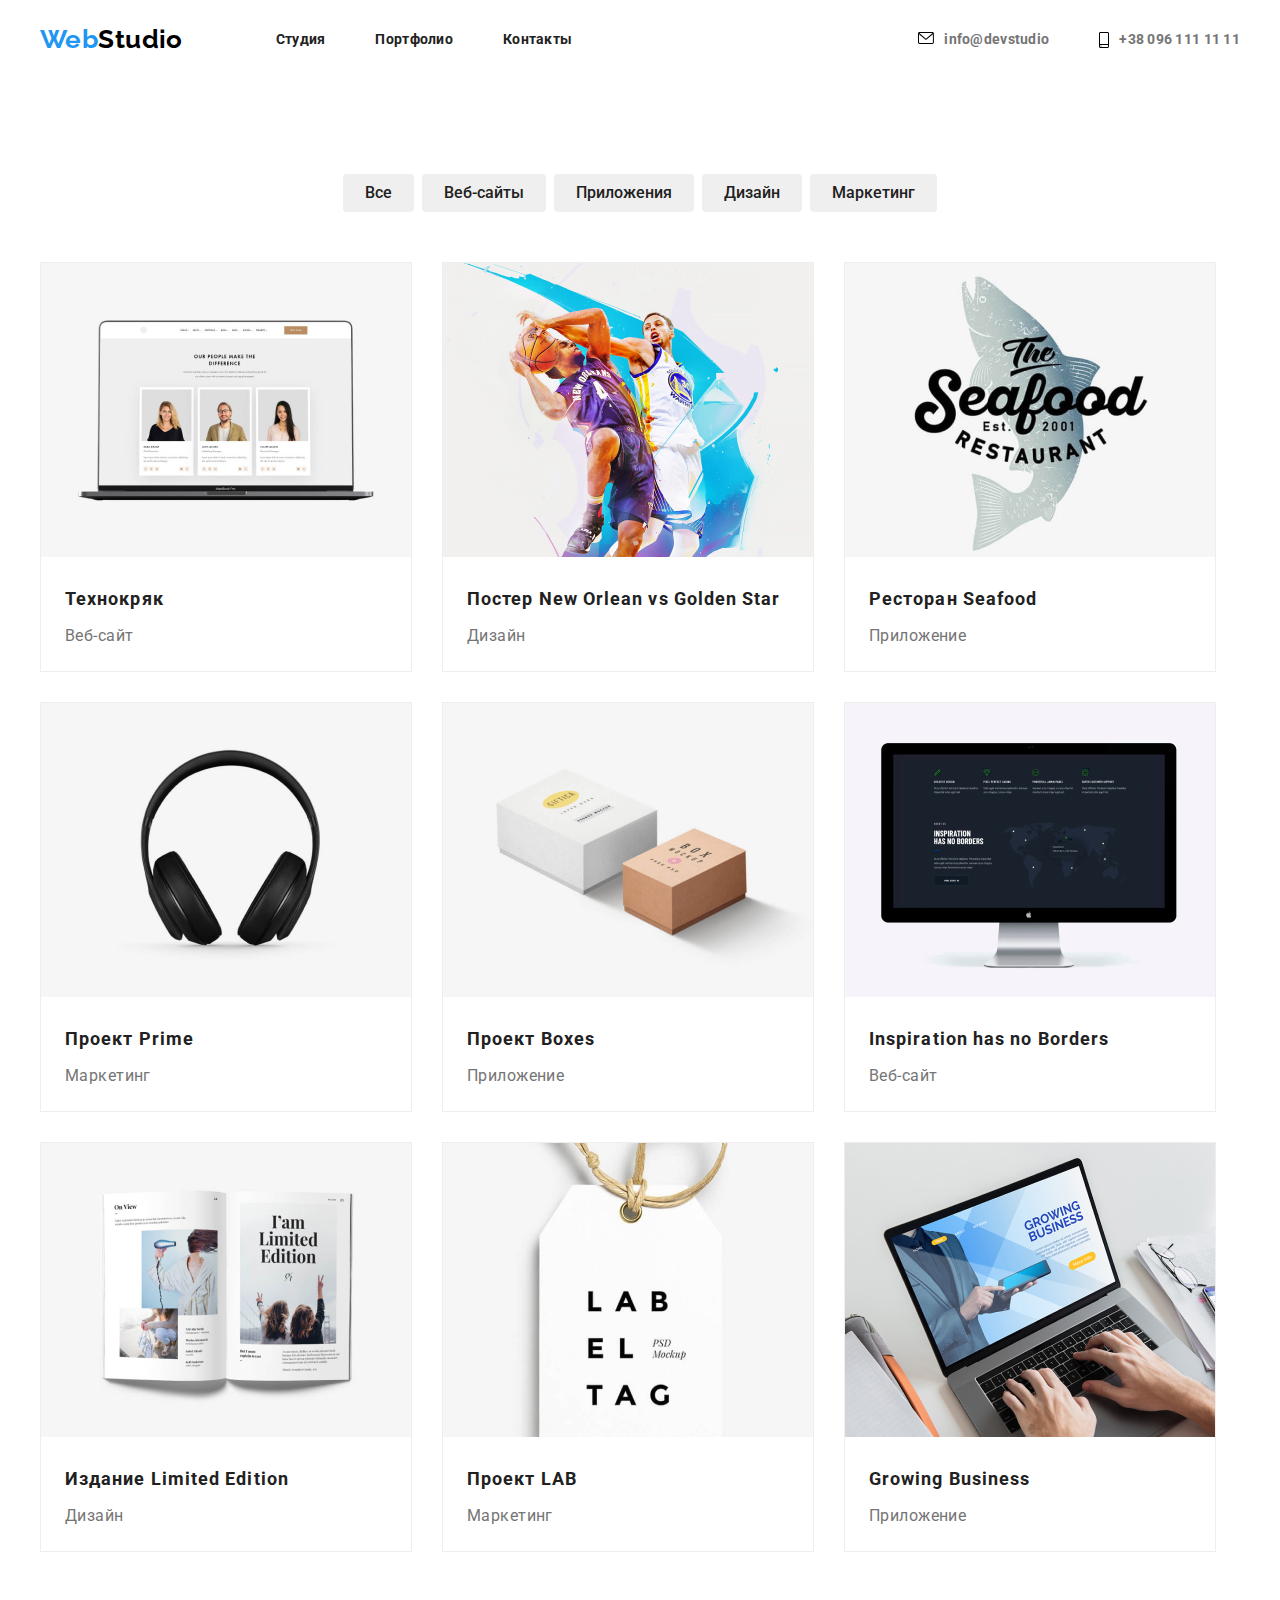
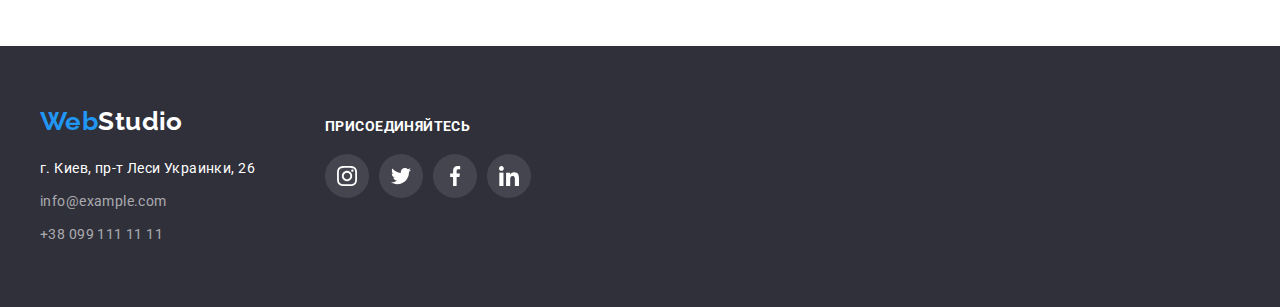
==== portfolio.html @ aba3eb2d "goit-markup-hw-04" ====
<!DOCTYPE html>
<html lang="en">
<head>
    <meta charset="UTF-8">
    <meta name="viewport" content="width=device-width, initial-scale=1.0">
    <link href="https://fonts.googleapis.com/css2?family=Raleway:wght@100;600&family=Roboto:wght@100;400;500;700;900&display=swap" rel="stylesheet">
    <link rel="stylesheet" href="./css/normalize.css">
    <link rel="stylesheet" href="./css/style.css">
    <title>goit-markup-hw-04</title>
</head>
<body>
    <!--ШАПКА САЙТА-->
    <header class="header">
        <div class="container">
        <nav class="navigation">
            <a class="logo link" href="index.html" lang="en"><span class="web link">Web </span>Studio</a>
            <ul class="navigation-list list">
                <li class="navigation-list-item">
                <a class="navigation-list-link link" href="index.html">Студия</a>    
                </li>
                <li class="navigation-list-item">
                <a class="navigation-list-link link" href="portfolio.html">Портфолио</a> 
                </li>
                <li class="navigation-list-item">
                <a class="navigation-list-link link" href="">Контакты</a> 
                </li>
            </ul>
        </nav>
        <div class="header-ul">
        <ul class="header-adress list">
            <li class="header-adress-link link">
                <a class="header-adress mail link" href="mailto:info@devstudio">
                    <svg class="envelope header-adress-link-item-svg">
                        <use href="./images/symbol-defs.svg#envelope"></use>
                    </svg>
                    info@devstudio</a>
            </li>
            <li  class="header-adress-link link">
                <a class="header-adress link" href="tel:380961111111">
                    <svg class="smartphone header-adress-link-item-svg">
                        <use href="./images/symbol-defs.svg#smartphone"></use>
                    </svg>
                    +38 096 111 11 11</a>
            </li>
        </ul>
        </div>
        </div>
    </header>
    <main>
        <section>
        <div class="container">
        <h1 hidden>Наши работы</h1>
        <ul class="our-work-list list">
            <li class="our-work-link">
                <button class="button-our-work">Все</button>
            </li>
            <li class="our-work-link">
                <button class="button-our-work">Веб-сайты</button>
            </li>
            <li class="our-work-link">
                <button class="button-our-work">Приложения</button>
            </li>
            <li class="our-work-link">
                <button class="button-our-work">Дизайн</button>
            </li>
            <li class="our-work-link">
                <button class="button-our-work">Маркетинг</button>
            </li>
        </ul>
        </div>
        </section>
        <section>
        <div class="container">
        <h1 hidden>Все работы</h1>
        <ul class="all-work-list list">
            <li class="all-work-link">
                <a class="link" href="">
                <img class="all-work-img" src="./images/Технокряк.jpg" alt="Технокряк">
                <h2 class="all-work">Технокряк</h2>
                <p class="all-project">Веб-сайт</p>
                <p hidden>Технокряк это современная площадка распространения коронавируса. Компании используют эту платформу для цифрового шпионажа и атак на защищённые сервера конкурентов.</p>
                </a>
            </li>
            <li class="all-work-link">
                <a class="link" href="">
                <img class="all-work-img" src="./images/ПостерNewOrleanvsGoldenStar.jpg" alt="Постер New Orlean vs Golden Star">
                <h2 class="all-work">Постер New Orlean vs Golden Star</h2>
                <p class="all-project">Дизайн</p>
                </a>
            </li>
            <li class="all-work-link">
                <a class="link" href="">
                <img class="all-work-img" src="./images/РесторанSeafood.jpg" alt="Ресторан Seafood">
                <h2 class="all-work">Ресторан Seafood</h2>
                <p class="all-project">Приложение</p>
                </a>
            </li>
            <li class="all-work-link">
                <a class="link" href="">
                <img class="all-work-img" src="./images/ПроектPrime.jpg" alt="Проект Prime">
                <h2 class="all-work">Проект Prime</h2>
                <p class="all-project">Маркетинг</p>
                </a>
            </li>
            <li class="all-work-link">
                <a class="link" href="">
                <img class="all-work-img" src="./images/ПроектBoxes.jpg" alt="Проект Boxes">
                <h2 class="all-work">Проект Boxes</h2>
                <p class="all-project">Приложение</p>
                </a>
            </li>
            <li class="all-work-link">
                <a class="link" href="">
                <img class="all-work-img" src="./images/InspirationhasnoBorders.jpg" alt="Inspiration has no Borders">
                <h2 class="all-work">Inspiration has no Borders</h2>
                <p class="all-project">Веб-сайт</p>
                </a>
            </li>
            <li class="all-work-link">
                <a class="link" href="">
                <img class="all-work-img" src="./images/ИзданиеLimitedEdition.jpg" alt="Издание Limited Edition">
                <h2 class="all-work">Издание Limited Edition</h2>
                <p class="all-project">Дизайн</p>
                </a>
            </li>
            <li class="all-work-link">
                <a class="link" href="">
                <img class="all-work-img" src="./images/ПроектLAB.jpg" alt="Проект LAB">
                <h2 class="all-work">Проект LAB</h2>
                <p class="all-project">Маркетинг</p>
                </a>
            </li>
            <li class="all-work-link">
                <a class="link" href="">
                <img class="all-work-img" src="./images/GrowingBusiness.jpg" alt="Growing Business">
                <h2 class="all-work">Growing Business</h2>
                <p class="all-project">Приложение</p>
                </a>
            </li>
        </ul>
        </div>
        </section>
    </main>
    <footer class="footer">
        <div class="container">
            <div class="footer-cont">
                <div class="footer-adr">
        <a class="logo-footer link" href="index.html" lang="en"><span class="web link">Web </span>Studio</a>
        <ul class="footer-list list">
            <li class="footer-link">
                <address>
                <a class="adress link" href="https://goo.gl/maps/eEJU2auMTQiU7aT29" target="_blank">г. Киев, пр-т Леси Украинки, 26</a>
                </address>
            </li>
            <li class="footer-link">
                <address>
                <a class="e-mail link" href="mailto:info@example.com">info@example.com</a>
                </address>
            </li>
            <li class="footer-link">
                <address>
                <a class="tel link" href="tel:380991111111">+38 099 111 11 11</a>
                </address>
            </li>
        </ul>
                </div>
        <div class="social-footer">
        <b class="join">ПРИСОЕДИНЯЙТЕСЬ</b>
        <ul class="social-footer-list list">
             <li class="social-footer-link link">
                    <a class="social-footer-link-item" href="" aria-label="instagram">
                        <svg class="social-footer-link-item-svg">
                            <use href="./images/symbol-defs.svg#instagram"></use>
                        </svg>
                    </a>
                </li>
                <li class="social-footer-link link">
                    <a class="social-footer-link-item" href="" aria-label="twitter">
                        <svg class="social-footer-link-item-svg">
                            <use href="./images/symbol-defs.svg#twitter"></use>
                        </svg>
                    </a>
                </li>
                <li class="social-footer-link link">
                    <a class="social-footer-link-item" href="" aria-label="facebook">
                        <svg class="social-footer-link-item-svg">
                            <use href="./images/symbol-defs.svg#facebook"></use>
                        </svg>
                    </a>
                </li>
                <li class="social-footer-link link">
                    <a class="social-footer-link-item" href="" aria-label="linkedin">
                        <svg class="social-footer-link-item-svg">
                            <use href="./images/symbol-defs.svg#linkedin"></use>
                        </svg>
                    </a>
            </li>
        </ul>
        </div>
            </div>
        </div>
    </footer>
</body>
</html>
---- css/style.css ----
body {
font-family: Roboto;
font-style: normal;
font-weight: bold;
font-size: 14px;
line-height: 1.14;
letter-spacing: 0.03em;
background-color: #ffffff;
color: #757575;
}

.link {
text-decoration: none;
display: block;
padding: 0px;
margin: 0px;
}

.list {
list-style: none;
padding: 0px;
margin: 0px;
}

/*Header*/

.logo, 
.web {
font-family: Raleway;
font-style: normal;
font-weight: bold;
font-size: 26px;
line-height: 31px;   
}

.web {
color:#2196F3;
}

.logo {
color: #000000;
}

.navigation-list-link,
.header-adress {
letter-spacing: 0.02em;
}

.navigation-list-link {
color: #212121;
}

.header-adress {
color: #757575;
}

.navigation-list-link:hover,
.navigation-list-link:focus,
.header-adress:hover,
.header-adress:focus {
color: #2196F3;;
}

.container {
width: 1200px;
padding-left: 15px;
padding-right: 15px;
margin-left: auto;
margin-right: auto;
}

.navigation-list {
display: flex;
}
.navigation-list-item:not(:last-child) {
margin-right: 50px;
}

.logo{
display: flex;
margin-right: 93px;
}

.navigation {
display: flex;
align-items: center;
}

.header .container {
display: flex;
align-items: center;
}

.header-adress {
display: flex;
}

.header-ul {
display: flex;
margin-left: auto;
}

.mail {
margin-right: 50px;
}

.navigation-list-link{
padding-top: 32px;
padding-bottom: 32px;
}

.envelope{
width: 16px;
height: 12px;;
}

.smartphone{
width: 10px;
height: 16px;
}

.header-adress-link-item-svg{
margin-right: 10px;
}

.header-adress:hover .header-adress-link-item-svg,
.header-adress:focus .header-adress-link-item-svg {
fill: #2196F3;
}



/*main Заказ услуг */

h1{
margin: 0px;
margin-block-start: 0em;
margin-block-end: 0em;
}

button{
display: block;
margin: 0;
padding: 0;
border: 0;
}

.services{
background-color: #2F303A;
background-image: linear-gradient(
rgba(47, 48, 58, 0.4),
rgba(47, 48, 58, 0.4)
),
url(../images/BGimg.jpg);
background-repeat: no-repeat;
background-position: center;
background-size: 1600px, auto;
}

.hero-title {
font-weight: 900;
font-size: 44px;
line-height: 1.36;
text-align: center;
letter-spacing: 0.06em;
text-transform: uppercase;
color: #FFFFFF;
/*background: #2F303A;*/
padding-top: 200px;
padding-bottom: 280px;
padding-left: 237px;
padding-right: 237px;
}

.modal-btn{
font-size: 16px;
line-height: 1.88;
display: flex;
align-items: center;
text-align: center;
letter-spacing: 0.06em;
color: #ffffff;
background-color: #2196F3;
border-radius: 4px;
position: absolute;
width: 200px;
height: 50px;
margin-left: 485px;
margin-right: 485px;
top: 430px;
padding-left: 32px;
padding-right: 32px;
padding-top: 32px;
padding-bottom: 32px;
}

/*main Приоритеты компании, Виды деятельности*/

h2,
h3,
p{
margin: 0px;
padding: 0px;
}

.prioriti-img-list{
display: flex;
justify-content: center;
padding-top: 94px;
margin-bottom: 27px;
}
.prioriti-img-cont{
display: flex;
justify-content: center;
text-align:center;
width: 270px;
height: 120px;
background: #F5F4FA;
border-radius: 4px;
display: flex;
justify-content : center;
align-items :center;
}

.prioriti-img-link:not(:last-child) {
margin-right: 30px;
}

.prioriti-img-item{
width: 70px;
height: 70px;
display: flex;
}

.prioriti-list{
display: flex;
justify-content: center;
}

.prioriti-link:not(:last-child){
margin-right: 30px;
}

.activities-list{
display: flex;
justify-content: center;
padding-bottom: 94px;
}

.activities-link:not(:last-child) {
margin-right: 30px;
}

.heading3{
text-transform: uppercase;
color: #212121;
}

.prioriti{
font-weight: normal;
font-size: 14px;
line-height: 1.71;
}

.heading2{
font-size: 36px;
line-height: 1.17;
text-align: center;
color: #212121;
margin-bottom: 50px;
padding-top: 94px;


}

/*main Наши сотрудники*/
.social-profession-list {
display: flex;
justify-content: center;
margin-bottom: 30px;
}

.social-profession-link{
display: block;
justify-content: center;
}


.social-profession-link-item{
display: flex;
width: 44px;
height: 44px;  
border-radius: 100%;
justify-content: center;
align-items: center;
}

.social-profession-link:not(:last-child) {
margin-right: 10px;   
}

.social-profession-link:first-of-type {
margin-left: 32px;
}

.social-profession-link:last-of-type {
margin-right: 32px;
}

.social-profession-link-item-svg {
width: 20px;
height: 20px;
fill: #AFB1B8;
text-decoration: none;
display: block;
justify-content: center;
}

.social-profession-link-item:hover .social-profession-link-item-svg,
.social-profession-link-item:focus .social-profession-link-item-svg{
fill:  #ffffff;
}

.social-profession-link-item:hover,
.social-profession-link-item:focus{
background-color: #2196F3;
}
.profession{
background-color: #E5E5E5;

}
.profession-list{
display: flex;
justify-content: center;
padding-bottom: 94px;
}

.profession-linl:not(:last-child){
margin-right: 30px;
}

.profession-linl{
box-shadow: 0px 1px 3px rgba(0, 0, 0, 0.12), 0px 1px 1px rgba(0, 0, 0, 0.14), 0px 2px 1px rgba(0, 0, 0, 0.2);
border-radius: 0px 0px 4px 4px;
}
.profession-img {
margin-bottom: 30px;
}

.name{
font-weight: 500;
font-size: 16px;
line-height: 1.88;
text-align: center;
color: #212121;
margin-bottom: 10px;
}

.profession-name {
font-weight: normal;
font-size: 16px;
line-height: 1.88;
text-align: center;
margin-bottom: 30px;
margin-bottom: 16px;
}

/*main Клиенты*/

.client-list{
display: flex;
justify-content: center;
text-align:center;
margin-bottom: 94px;
}
.client-link{
width: 170px;
height: 90px;
display: flex;
justify-content : center;
align-items :center;
border: 1px solid #AFB1B8;
border-radius: 4px;
}

.client-item-svg{
fill: #AFB1B8;
}

.client-link:hover .client-item-svg,
.client-link:focus .client-item-svg{
fill:  #2196F3;
}
.client-link:hover,
.client-link:focus{
border: 1px solid #2196F3;
}

.client-link:not(:last-child){
margin-right: 30px;
}

.logo1{
width: 44px;
height: 49px;
}

.logo2{
width: 40px;
height: 52px;
}

.logo3{
width: 41px;
height: 43px;
}

.logo4{
width: 80px;
height: 42px;
}

.logo5{
width: 59px;
height: 42px;
}

.logo6{
width: 89px;
height: 45px;
}


/*footer*/
.join{
display: block;
font-family: Roboto;
font-style: normal;
font-weight: bold;
font-size: 14px;
line-height: 16px;
letter-spacing: 0.03em;
text-transform: uppercase;
color: #FFFFFF;
padding-top: 72px;
margin-bottom: 20px;
}
.social-footer-link-item-svg{
width: 20px;
height: 20px;
fill: #ffffff;
text-decoration: none;
display: block;
justify-content: center;
}


.social-footer-link-item{
display: block;
display: flex;
width: 44px;
height: 44px;  
border-radius: 100%;
justify-content: center;
align-items: center;
background: rgba(255, 255, 255, 0.1);
}


.social-footer-link-item:hover,
.social-footer-link-item:focus{
background-color: #2196F3;
}
.social-footer-link:not(:last-child){
margin-right: 10px;
}
    
.footer-cont{
display: flex;
margin-right: 70px;
}
.social-footer-list{
display: flex;
}
.footer-link:not(:last-child){
margin-bottom: 9px;
}


.footer-list{
padding-bottom: 60px;
margin-right: 70px;
}

.adress{
font-style: normal;
font-weight: normal;
font-size: 14px;
line-height: 1.71;
color: #ffffff;
}

.e-mail,
.tel {
font-style: normal;
font-weight: normal;
font-size: 14px;
line-height: 1.71;
color: rgba(255, 255, 255, 0.6);
}

.footer{
background: #2F303A;
}

.logo-footer{
font-family: Raleway;
font-size: 26px;
line-height: 1.19;    
color: #ffffff;
display: flex;
margin-bottom: 20px;
padding-top: 60px;
}

/*Portfolio*/

.img{
display: block;
}

.our-work-list{
display: flex;
justify-content: center;
padding-top: 94px;
padding-bottom: 50px;
}

.our-work-link:not(:last-child){
margin-right: 8px;
}

.button-our-work{
font-weight: 500;
font-size: 16px;
line-height: 1.63;
text-align: center;
color: #212121;
border-radius: 4px;
padding-top: 6px;
padding-bottom: 6px;
padding-left: 22px;
padding-right: 22px;
}

.button-our-work:hover,
.button-our-work:focus {
background-color: #2196F3 ;
color: #ffffff;
}

.all-work-list{
display: flex;
flex-wrap: wrap;
padding-bottom: 94px;
}

.all-work-link:not(:nth-child(3n+3)){
margin-right: 30px;
}

.all-work-link:nth-last-child(n+4){
margin-bottom: 30px;}

.all-work-img{
margin-bottom: 20px;
}

.all-work-link{
border: 1px solid #EEEEEE;
}

.all-work-link:hover,
.all-work-link:focus {
box-shadow: 0px 1px 1px rgba(0, 0, 0, 0.12), 0px 4px 4px rgba(0, 0, 0, 0.06), 1px 4px 6px rgba(0, 0, 0, 0.16);
}

.all-work{
font-size: 18px;
line-height: 2;
letter-spacing: 0.06em;
color: #212121;
margin-bottom: 4px;
padding-left: 24px;
}

.all-project{
font-weight: normal;
font-size: 16px;
line-height: 1.88;
color: #757575;
padding-left: 24px;
padding-bottom: 20px;
}
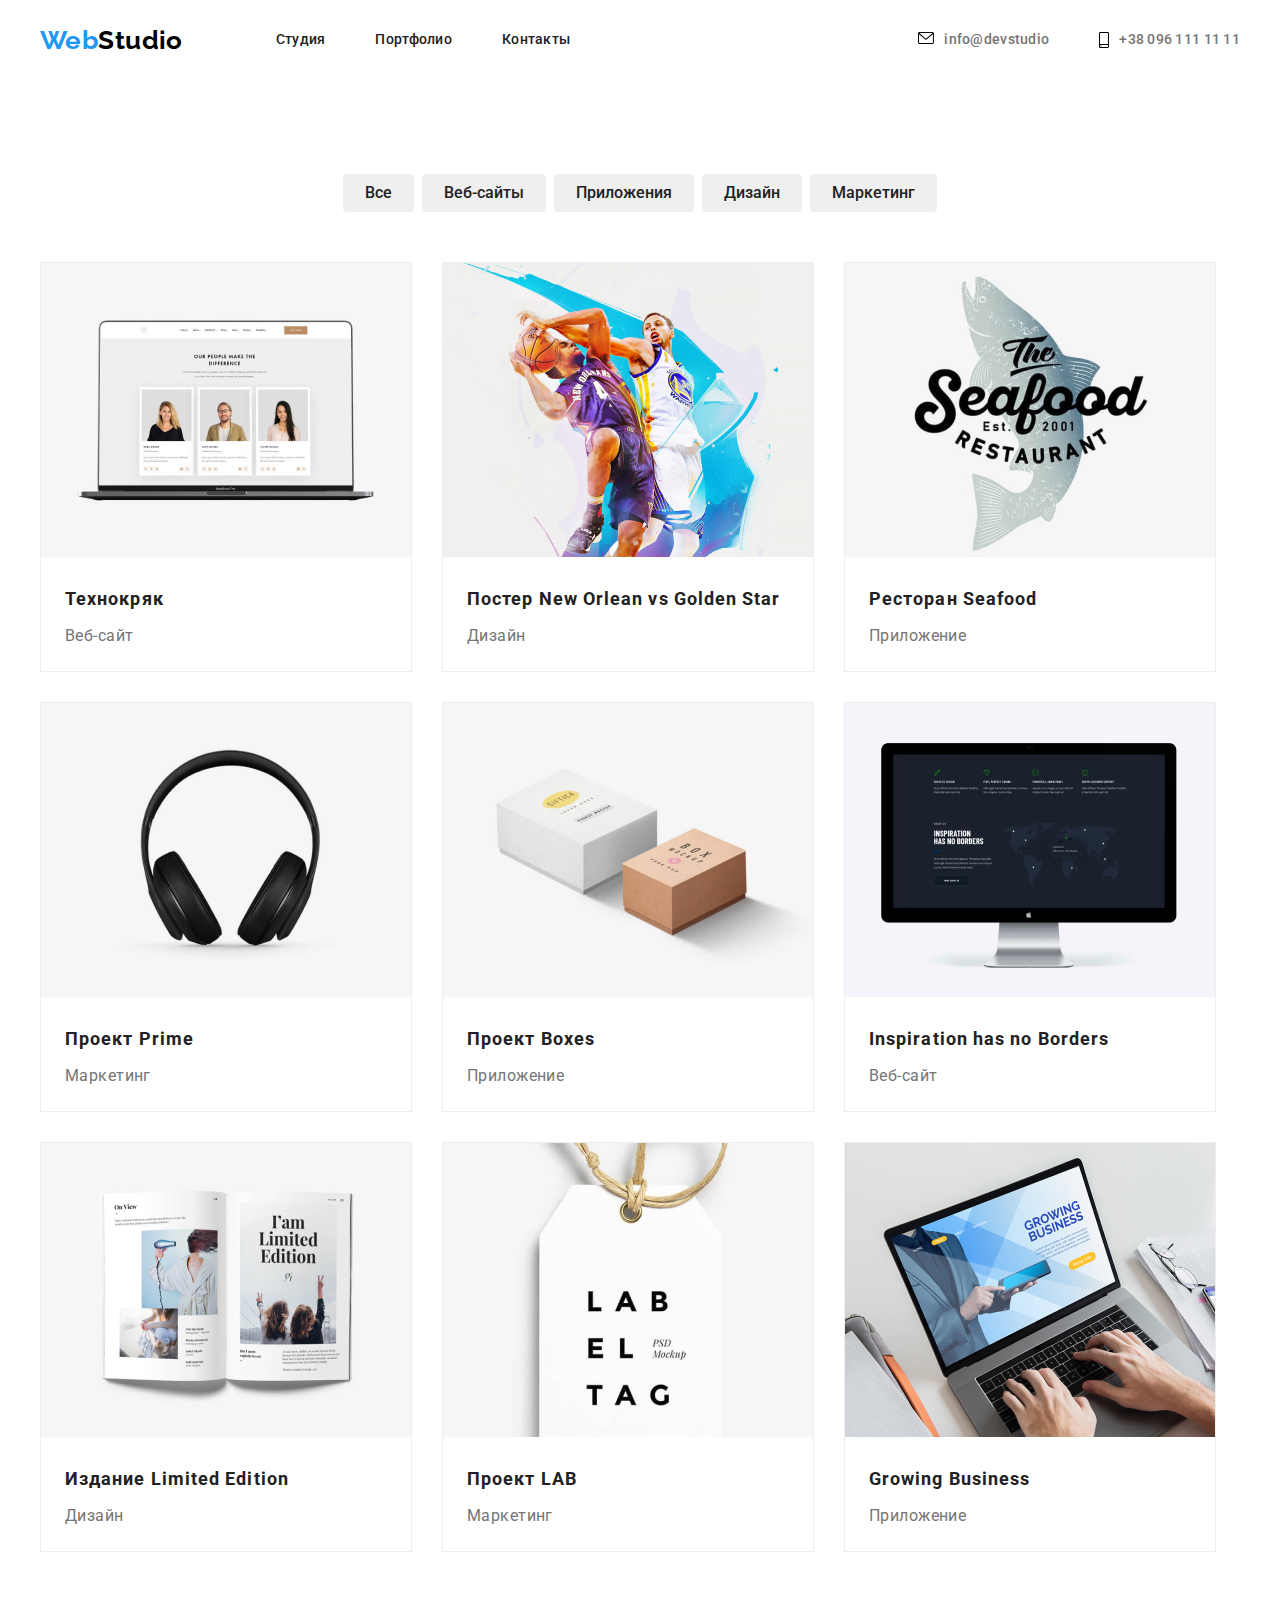
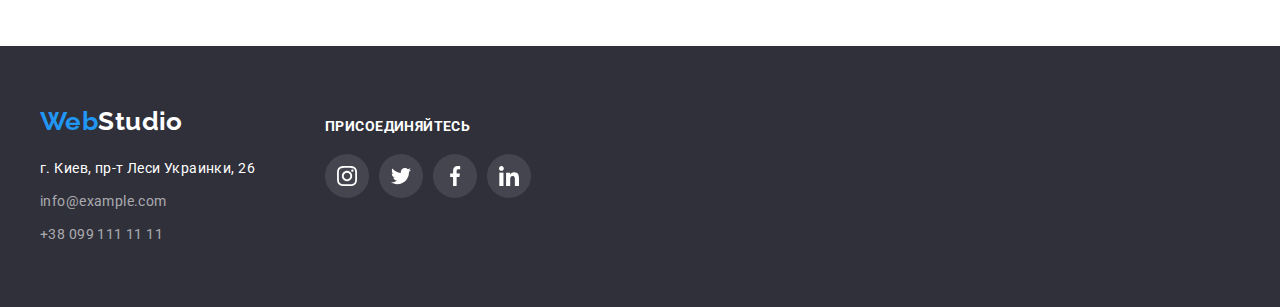
==== commit d6bf1996: "error correction" ====
--- a/portfolio.html
+++ b/portfolio.html
@@ -47,7 +47,7 @@
         </div>
     </header>
     <main>
-        <section>
+        <section class="our-work-section">
         <div class="container">
         <h1 hidden>Наши работы</h1>
         <ul class="our-work-list list">
@@ -69,12 +69,12 @@
         </ul>
         </div>
         </section>
-        <section>
+        <section class="all-work-section">
         <div class="container">
         <h1 hidden>Все работы</h1>
         <ul class="all-work-list list">
             <li class="all-work-link">
-                <a class="link" href="">
+                <a class="all-work-link-cont link" href="">
                 <img class="all-work-img" src="./images/Технокряк.jpg" alt="Технокряк">
                 <h2 class="all-work">Технокряк</h2>
                 <p class="all-project">Веб-сайт</p>
@@ -82,56 +82,56 @@
                 </a>
             </li>
             <li class="all-work-link">
-                <a class="link" href="">
+                <a class="all-work-link-cont link" href="">
                 <img class="all-work-img" src="./images/ПостерNewOrleanvsGoldenStar.jpg" alt="Постер New Orlean vs Golden Star">
                 <h2 class="all-work">Постер New Orlean vs Golden Star</h2>
                 <p class="all-project">Дизайн</p>
                 </a>
             </li>
             <li class="all-work-link">
-                <a class="link" href="">
+                <a class="all-work-link-cont link" href="">
                 <img class="all-work-img" src="./images/РесторанSeafood.jpg" alt="Ресторан Seafood">
                 <h2 class="all-work">Ресторан Seafood</h2>
                 <p class="all-project">Приложение</p>
                 </a>
             </li>
             <li class="all-work-link">
-                <a class="link" href="">
+                <a class="all-work-link-cont link" href="">
                 <img class="all-work-img" src="./images/ПроектPrime.jpg" alt="Проект Prime">
                 <h2 class="all-work">Проект Prime</h2>
                 <p class="all-project">Маркетинг</p>
                 </a>
             </li>
             <li class="all-work-link">
-                <a class="link" href="">
+                <a class="all-work-link-cont link" href="">
                 <img class="all-work-img" src="./images/ПроектBoxes.jpg" alt="Проект Boxes">
                 <h2 class="all-work">Проект Boxes</h2>
                 <p class="all-project">Приложение</p>
                 </a>
             </li>
             <li class="all-work-link">
-                <a class="link" href="">
+                <a class="all-work-link-cont link" href="">
                 <img class="all-work-img" src="./images/InspirationhasnoBorders.jpg" alt="Inspiration has no Borders">
                 <h2 class="all-work">Inspiration has no Borders</h2>
                 <p class="all-project">Веб-сайт</p>
                 </a>
             </li>
             <li class="all-work-link">
-                <a class="link" href="">
+                <a class="all-work-link-cont link" href="">
                 <img class="all-work-img" src="./images/ИзданиеLimitedEdition.jpg" alt="Издание Limited Edition">
                 <h2 class="all-work">Издание Limited Edition</h2>
                 <p class="all-project">Дизайн</p>
                 </a>
             </li>
             <li class="all-work-link">
-                <a class="link" href="">
+                <a class="all-work-link-cont link" href="">
                 <img class="all-work-img" src="./images/ПроектLAB.jpg" alt="Проект LAB">
                 <h2 class="all-work">Проект LAB</h2>
                 <p class="all-project">Маркетинг</p>
                 </a>
             </li>
             <li class="all-work-link">
-                <a class="link" href="">
+                <a class="all-work-link-cont link" href="">
                 <img class="all-work-img" src="./images/GrowingBusiness.jpg" alt="Growing Business">
                 <h2 class="all-work">Growing Business</h2>
                 <p class="all-project">Приложение</p>
--- a/css/style.css
+++ b/css/style.css
@@ -22,6 +22,7 @@
 margin: 0px;
 }
 
+
 /*Header*/
 
 .logo, 
@@ -30,7 +31,7 @@
 font-style: normal;
 font-weight: bold;
 font-size: 26px;
-line-height: 31px;   
+line-height: 1.19;   
 }
 
 .web {
@@ -43,11 +44,12 @@
 
 .navigation-list-link,
 .header-adress {
+font-weight: 500;
 letter-spacing: 0.02em;
 }
 
 .navigation-list-link {
-color: #212121;
+color: #212121;;
 }
 
 .header-adress {
@@ -58,7 +60,7 @@
 .navigation-list-link:focus,
 .header-adress:hover,
 .header-adress:focus {
-color: #2196F3;;
+color: #2196F3;
 }
 
 .container {
@@ -123,8 +125,14 @@
 margin-right: 10px;
 }
 
-.header-adress:hover .header-adress-link-item-svg,
-.header-adress:focus .header-adress-link-item-svg {
+.header-adress-link:hover .header-adress-link-item-svg{
+color: #2196F3;
+fill: #2196F3;
+} 
+
+.header-adress:focus 
+{
+color: #2196F3;
 fill: #2196F3;
 }
 
@@ -155,6 +163,8 @@
 background-repeat: no-repeat;
 background-position: center;
 background-size: 1600px, auto;
+background-size: cover;
+
 }
 
 .hero-title {
@@ -202,11 +212,17 @@
 margin: 0px;
 padding: 0px;
 }
+.prioriti-section{
+padding-top: 94px;
+padding-bottom: 94px;
+}
+.activities-section{
+padding-bottom: 94px;
+}
 
 .prioriti-img-list{
 display: flex;
 justify-content: center;
-padding-top: 94px;
 margin-bottom: 27px;
 }
 .prioriti-img-cont{
@@ -244,7 +260,6 @@
 .activities-list{
 display: flex;
 justify-content: center;
-padding-bottom: 94px;
 }
 
 .activities-link:not(:last-child) {
@@ -268,7 +283,6 @@
 text-align: center;
 color: #212121;
 margin-bottom: 50px;
-padding-top: 94px;
 
 
 }
@@ -327,12 +341,13 @@
 }
 .profession{
 background-color: #E5E5E5;
+padding-top: 94px;
+padding-bottom: 94px;
 
 }
 .profession-list{
 display: flex;
 justify-content: center;
-padding-bottom: 94px;
 }
 
 .profession-linl:not(:last-child){
@@ -340,8 +355,9 @@
 }
 
 .profession-linl{
-box-shadow: 0px 1px 3px rgba(0, 0, 0, 0.12), 0px 1px 1px rgba(0, 0, 0, 0.14), 0px 2px 1px rgba(0, 0, 0, 0.2);
-border-radius: 0px 0px 4px 4px;
+    background: #FFFFFF;   
+    box-shadow: 0px 1px 3px rgba(0, 0, 0, 0.12), 0px 1px 1px rgba(0, 0, 0, 0.14), 0px 2px 1px rgba(0, 0, 0, 0.2);
+    border-radius: 0px 0px 4px 4px;
 }
 .profession-img {
 margin-bottom: 30px;
@@ -366,14 +382,16 @@
 }
 
 /*main Клиенты*/
-
+.client-section{
+    padding-top: 94px;
+    padding-bottom: 94px;
+}
 .client-list{
 display: flex;
 justify-content: center;
 text-align:center;
-margin-bottom: 94px;
-}
-.client-link{
+}
+.client-link-item{
 width: 170px;
 height: 90px;
 display: flex;
@@ -387,13 +405,15 @@
 fill: #AFB1B8;
 }
 
-.client-link:hover .client-item-svg,
-.client-link:focus .client-item-svg{
+.client-link-item:focus .client-item-svg,
+.client-link-item:hover .client-item-svg{
 fill:  #2196F3;
-}
-.client-link:hover,
+
+}
+.client-link-item:hover,
 .client-link:focus{
 border: 1px solid #2196F3;
+border-radius: 4px;
 }
 
 .client-link:not(:last-child){
@@ -524,16 +544,17 @@
 }
 
 /*Portfolio*/
-
-.img{
-display: block;
-}
-
-.our-work-list{
-display: flex;
-justify-content: center;
+.our-work-section{
 padding-top: 94px;
 padding-bottom: 50px;
+}
+.img{
+display: block;
+}
+
+.our-work-list{
+display: flex;
+justify-content: center;
 }
 
 .our-work-link:not(:last-child){
@@ -559,10 +580,12 @@
 color: #ffffff;
 }
 
+.all-work-section{
+padding-bottom: 94px;
+}
 .all-work-list{
 display: flex;
 flex-wrap: wrap;
-padding-bottom: 94px;
 }
 
 .all-work-link:not(:nth-child(3n+3)){
@@ -576,13 +599,17 @@
 margin-bottom: 20px;
 }
 
-.all-work-link{
+.all-work-link-cont{
 border: 1px solid #EEEEEE;
 }
 
-.all-work-link:hover,
-.all-work-link:focus {
+.all-work-link-cont:hover,
+.all-work-link-cont:focus {
 box-shadow: 0px 1px 1px rgba(0, 0, 0, 0.12), 0px 4px 4px rgba(0, 0, 0, 0.06), 1px 4px 6px rgba(0, 0, 0, 0.16);
+}
+
+.all-work-link-cont:focus{
+    box-shadow: 0px 1px 1px rgba(0, 0, 0, 0.12), 0px 4px 4px rgba(0, 0, 0, 0.06), 1px 4px 6px rgba(0, 0, 0, 0.16);
 }
 
 .all-work{
